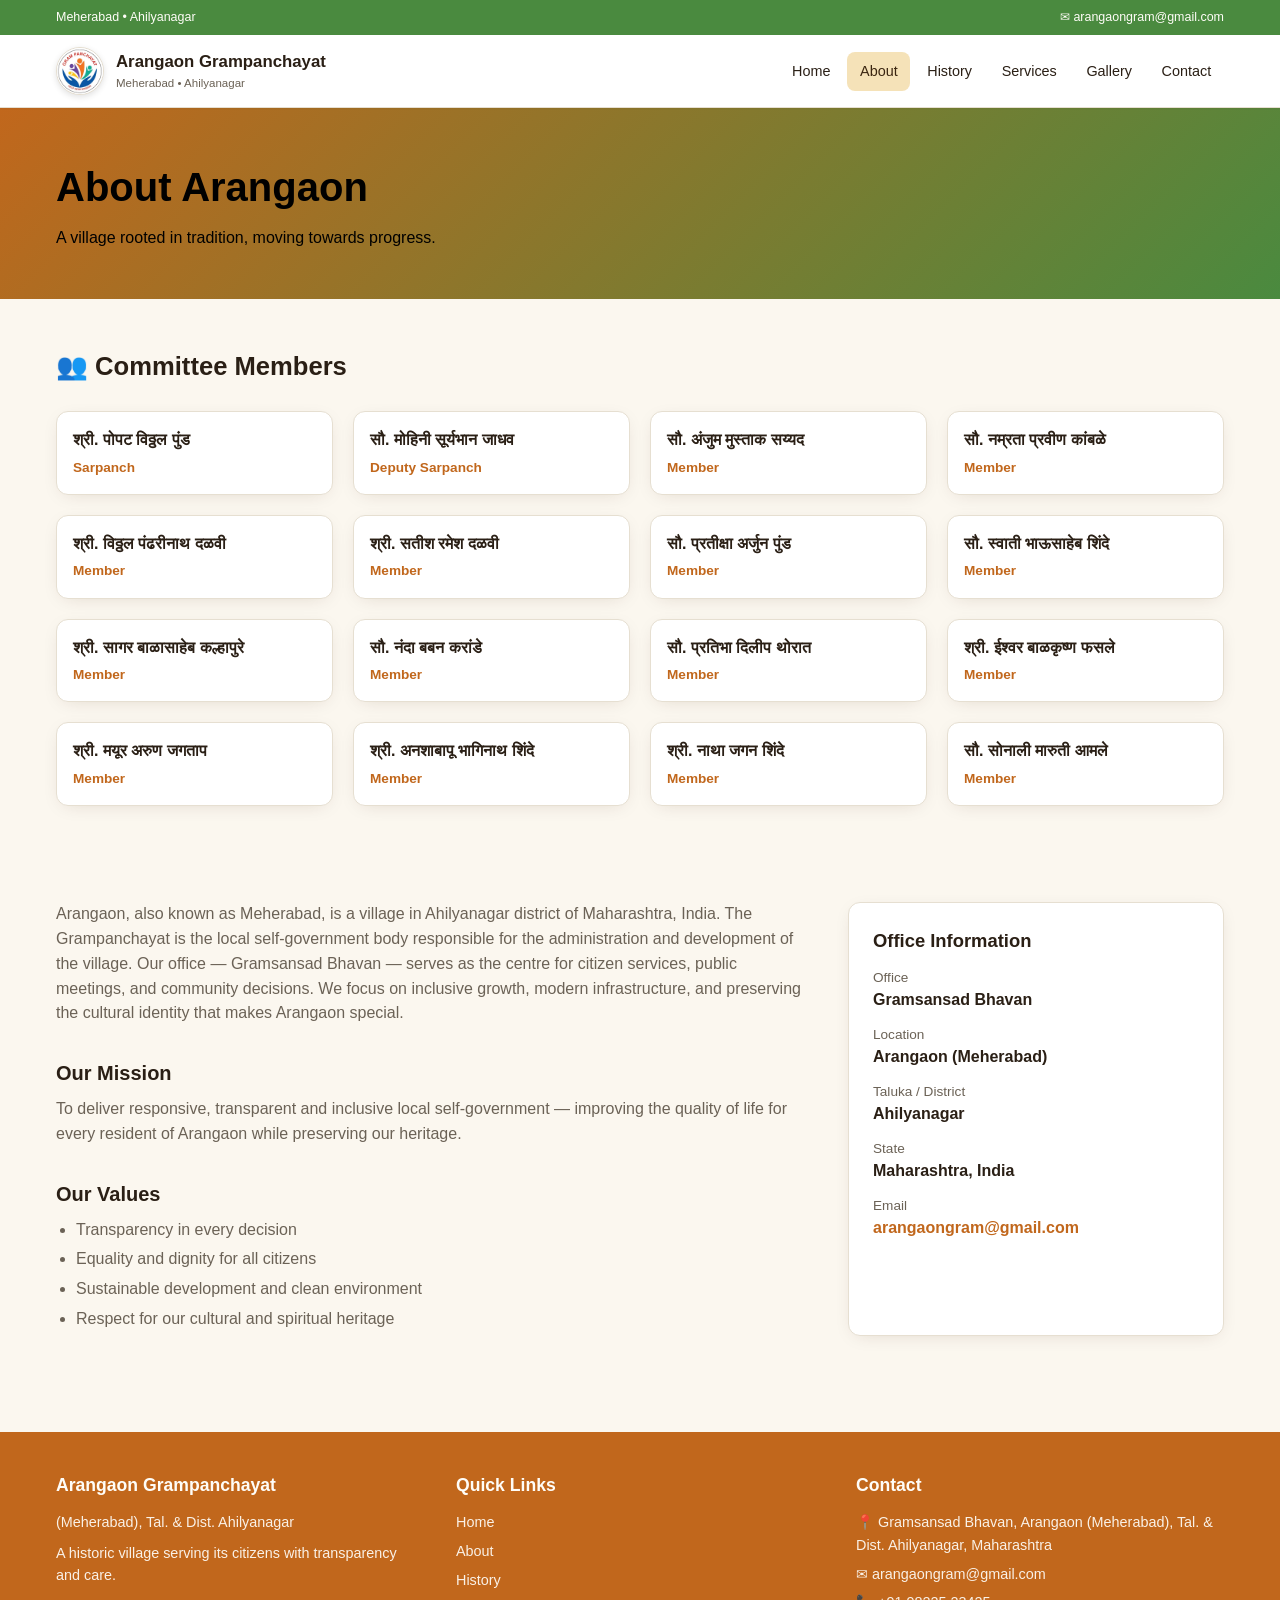
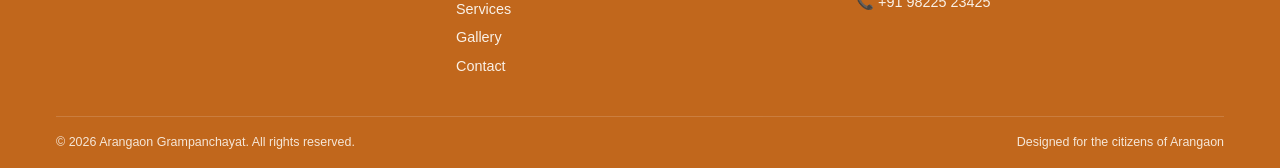
==== about.html @ 81116a9f "Add files via upload" ====
<!DOCTYPE html>
<html lang="en">
<head>
<meta charset="UTF-8">
<meta name="viewport" content="width=device-width, initial-scale=1.0">
<title>About — Arangaon Grampanchayat</title>
<meta name="description" content="About Arangaon Grampanchayat, Meherabad — its mission, values and people.">
<link rel="stylesheet" href="styles.css">
<link rel="icon" href="assets/grampanchayat-logo.webp">
</head>
<body>
<div class="utility">
  <div class="container">
    <span>Meherabad • Ahilyanagar</span>
    <a href="mailto:arangaongram@gmail.com">✉ arangaongram@gmail.com</a>
  </div>
</div>
<header class="site-header">
  <div class="container">
    <a href="index.html" class="brand">
      <img src="assets/grampanchayat-logo.webp" alt="Arangaon Grampanchayat logo">
      <div>
        <div class="name">Arangaon Grampanchayat</div>
        <div class="loc">Meherabad • Ahilyanagar</div>
      </div>
    </a>
    <nav class="nav"><a href="index.html">Home</a><a href="about.html" class="active">About</a><a href="history.html">History</a><a href="services.html">Services</a><a href="gallery.html">Gallery</a><a href="contact.html">Contact</a></nav>
  </div>
</header>
<main>
<div class="page-header">
  <div class="container">
    <h1>About Arangaon</h1>
    <p>A village rooted in tradition, moving towards progress.</p>
  </div>
</div>

<section>
  <div class="container">
    <h2>👥 Committee Members</h2>
    <div class="grid grid-4 mt-3">
      <div class="member"><span style="font-weight:600;">श्री. पोपट विठ्ठल पुंड</span><span class="role">Sarpanch</span></div><div class="member"><span style="font-weight:600;">सौ. मोहिनी सूर्यभान जाधव</span><span class="role">Deputy Sarpanch</span></div><div class="member"><span style="font-weight:600;">सौ. अंजुम मुस्ताक सय्यद</span><span class="role">Member</span></div><div class="member"><span style="font-weight:600;">सौ. नम्रता प्रवीण कांबळे</span><span class="role">Member</span></div><div class="member"><span style="font-weight:600;">श्री. विठ्ठल पंढरीनाथ दळवी</span><span class="role">Member</span></div><div class="member"><span style="font-weight:600;">श्री. सतीश रमेश दळवी</span><span class="role">Member</span></div><div class="member"><span style="font-weight:600;">सौ. प्रतीक्षा अर्जुन पुंड</span><span class="role">Member</span></div><div class="member"><span style="font-weight:600;">सौ. स्वाती भाऊसाहेब शिंदे</span><span class="role">Member</span></div><div class="member"><span style="font-weight:600;">श्री. सागर बाळासाहेब कल्हापुरे</span><span class="role">Member</span></div><div class="member"><span style="font-weight:600;">सौ. नंदा बबन करांडे</span><span class="role">Member</span></div><div class="member"><span style="font-weight:600;">सौ. प्रतिभा दिलीप थोरात</span><span class="role">Member</span></div><div class="member"><span style="font-weight:600;">श्री. ईश्वर बाळकृष्ण फसले</span><span class="role">Member</span></div><div class="member"><span style="font-weight:600;">श्री. मयूर अरुण जगताप</span><span class="role">Member</span></div><div class="member"><span style="font-weight:600;">श्री. अनशाबापू भागिनाथ शिंदे</span><span class="role">Member</span></div><div class="member"><span style="font-weight:600;">श्री. नाथा जगन शिंदे</span><span class="role">Member</span></div><div class="member"><span style="font-weight:600;">सौ. सोनाली मारुती आमले</span><span class="role">Member</span></div>
    </div>
  </div>
</section>

<section>
  <div class="container" style="display:grid;gap:2.5rem;grid-template-columns:2fr 1fr;">
    <div class="prose">
      <p class="muted">Arangaon, also known as Meherabad, is a village in Ahilyanagar district of Maharashtra, India. The Grampanchayat is the local self-government body responsible for the administration and development of the village. Our office — Gramsansad Bhavan — serves as the centre for citizen services, public meetings, and community decisions. We focus on inclusive growth, modern infrastructure, and preserving the cultural identity that makes Arangaon special.</p>
      <h2>Our Mission</h2>
      <p class="muted">To deliver responsive, transparent and inclusive local self-government — improving the quality of life for every resident of Arangaon while preserving our heritage.</p>
      <h2>Our Values</h2>
      <ul>
        <li>Transparency in every decision</li>
        <li>Equality and dignity for all citizens</li>
        <li>Sustainable development and clean environment</li>
        <li>Respect for our cultural and spiritual heritage</li>
      </ul>
    </div>
    <aside class="info">
      <h3>Office Information</h3>
      <dl>
        <dt>Office</dt><dd>Gramsansad Bhavan</dd>
        <dt>Location</dt><dd>Arangaon (Meherabad)</dd>
        <dt>Taluka / District</dt><dd>Ahilyanagar</dd>
        <dt>State</dt><dd>Maharashtra, India</dd>
        <dt>Email</dt><dd><a class="link" href="mailto:arangaongram@gmail.com">arangaongram@gmail.com</a></dd>
      </dl>
    </aside>
  </div>
</section>
<style>@media(max-width:900px){section .container[style]{grid-template-columns:1fr !important;}}</style>
</main>
<footer class="site-footer">
  <div class="container">
    <div class="footer-grid">
      <div>
        <h3>Arangaon Grampanchayat</h3>
        <p style="opacity:0.92;font-size:0.9rem;">(Meherabad), Tal. & Dist. Ahilyanagar</p>
        <p style="opacity:0.92;font-size:0.9rem;margin-top:0.5rem;">A historic village serving its citizens with transparency and care.</p>
      </div>
      <div>
        <h3>Quick Links</h3>
        <ul><li><a href="index.html">Home</a></li><li><a href="about.html">About</a></li><li><a href="history.html">History</a></li><li><a href="services.html">Services</a></li><li><a href="gallery.html">Gallery</a></li><li><a href="contact.html">Contact</a></li></ul>
      </div>
      <div>
        <h3>Contact</h3>
        <ul>
          <li>📍 Gramsansad Bhavan, Arangaon (Meherabad), Tal. & Dist. Ahilyanagar, Maharashtra</li>
          <li>✉ <a href="mailto:arangaongram@gmail.com">arangaongram@gmail.com</a></li>
          <li>📞 +91 98225 23425</li>
        </ul>
      </div>
    </div>
    <div class="footer-bottom">
      <span>© 2026 Arangaon Grampanchayat. All rights reserved.</span>
      <span>Designed for the citizens of Arangaon</span>
    </div>
  </div>
</footer>
</body>
</html>
---- styles.css ----
/* Arangaon Grampanchayat — Static Site Styles */
* { box-sizing: border-box; margin: 0; padding: 0; }
:root {
  --bg: #fbf7ef;
  --fg: #2a1f15;
  --muted: #6b6256;
  --muted-bg: #f3eee3;
  --card: #ffffff;
  --border: #e6dfd1;
  --primary: #c1671c;
  --primary-fg: #fffdf8;
  --secondary: #4a8a3f;
  --secondary-fg: #fffdf8;
  --accent: #f5e2b8;
  --accent-fg: #3a2510;
  --shadow-card: 0 4px 20px -8px rgba(60, 30, 10, 0.18);
  --shadow-elegant: 0 10px 40px -12px rgba(193, 103, 28, 0.28);
  --gradient-hero: linear-gradient(135deg, #c1671c 0%, #4a8a3f 100%);
  --gradient-warm: linear-gradient(180deg, #fffdf8 0%, #f5e8d0 100%);
}
html { scroll-behavior: smooth; }
body {
  font-family: -apple-system, BlinkMacSystemFont, "Segoe UI", Roboto, "Noto Sans Devanagari", Arial, sans-serif;
  background: var(--bg);
  color: var(--fg);
  line-height: 1.55;
  -webkit-font-smoothing: antialiased;
}
img { max-width: 100%; display: block; }
a { color: inherit; text-decoration: none; }
a.link { color: var(--primary); }
a.link:hover { text-decoration: underline; }
.container { max-width: 1200px; margin: 0 auto; padding: 0 1rem; }

/* Top utility bar */
.utility {
  background: var(--secondary);
  color: var(--secondary-fg);
  font-size: 0.78rem;
}
.utility .container {
  display: flex; flex-wrap: wrap; align-items: center;
  justify-content: space-between; gap: 0.5rem; padding-top: 0.5rem; padding-bottom: 0.5rem;
}
.utility a { display: inline-flex; align-items: center; gap: 0.4rem; }
.utility a:hover { text-decoration: underline; }

/* Header */
.site-header {
  background: var(--card);
  border-bottom: 1px solid var(--border);
  position: sticky; top: 0; z-index: 40;
  box-shadow: 0 1px 2px rgba(0,0,0,0.05);
}
.site-header .container {
  display: flex; align-items: center; justify-content: space-between;
  padding-top: 0.75rem; padding-bottom: 0.75rem;
}
.brand { display: flex; align-items: center; gap: 0.75rem; }
.brand img {
  height: 48px; width: 48px; border-radius: 999px;
  object-fit: contain; background: var(--card);
  box-shadow: 0 2px 6px rgba(0,0,0,0.12);
  border: 1px solid var(--border);
}
.brand .name { font-weight: 700; font-size: 1.05rem; }
.brand .loc { font-size: 0.72rem; color: var(--muted); }
.nav { display: flex; gap: 0.25rem; }
.nav a {
  padding: 0.5rem 0.8rem; border-radius: 8px;
  font-size: 0.9rem; font-weight: 500;
  transition: background 0.15s, color 0.15s;
}
.nav a:hover, .nav a.active {
  background: var(--accent); color: var(--accent-fg);
}
@media (max-width: 768px) {
  .nav { display: none; }
}

/* Page header / hero */
.page-header {
  background: var(--gradient-hero);
  color: white;
}
.page-header .container {
  padding-top: 3rem; padding-bottom: 3rem;
}
.page-header h1 {
  font-size: clamp(1.8rem, 4vw, 2.5rem);
  font-weight: 700;
  color: #000;
}
.page-header p {
  margin-top: 0.5rem;
  max-width: 42rem;
  color: #000;
}

/* Sections */
section { padding: 3rem 0; }
section h2 { font-size: 1.6rem; font-weight: 700; margin-bottom: 0.5rem; }
section h3 { font-size: 1.15rem; font-weight: 700; }
.muted { color: var(--muted); }

/* Cards & grids */
.card {
  background: var(--card);
  border: 1px solid var(--border);
  border-radius: 12px;
  padding: 1.25rem;
  box-shadow: var(--shadow-card);
}
.grid { display: grid; gap: 1.25rem; }
.grid-2 { grid-template-columns: repeat(2, minmax(0, 1fr)); }
.grid-3 { grid-template-columns: repeat(3, minmax(0, 1fr)); }
.grid-4 { grid-template-columns: repeat(4, minmax(0, 1fr)); }
@media (max-width: 900px) {
  .grid-3, .grid-4 { grid-template-columns: repeat(2, minmax(0,1fr)); }
}
@media (max-width: 600px) {
  .grid-2, .grid-3, .grid-4 { grid-template-columns: 1fr; }
}

/* Buttons */
.btn {
  display: inline-flex; align-items: center; gap: 0.5rem;
  padding: 0.65rem 1.2rem; border-radius: 8px;
  font-weight: 600; font-size: 0.95rem; cursor: pointer;
  border: 1px solid transparent; transition: opacity 0.15s, background 0.15s;
}
.btn-primary { background: var(--primary); color: var(--primary-fg); box-shadow: 0 4px 12px rgba(193,103,28,0.3); }
.btn-primary:hover { opacity: 0.92; }
.btn-outline { background: transparent; border-color: var(--border); color: var(--fg); }
.btn-outline:hover { background: var(--muted-bg); }
.btn-white { background: white; color: var(--primary); }

/* Hero on home */
.hero-image {
  border-radius: 12px;
  overflow: hidden;
  border: 1px solid var(--border);
  box-shadow: var(--shadow-card);
}
.hero-image img {
  width: 100%; height: clamp(320px, 50vw, 520px); object-fit: cover;
}
.tag {
  display: inline-block;
  padding: 0.3rem 0.8rem;
  border-radius: 999px;
  background: var(--accent);
  color: var(--accent-fg);
  font-size: 0.72rem;
  font-weight: 600;
  letter-spacing: 0.04em;
  margin-top: 1.5rem;
}
.hero-title {
  margin-top: 1rem;
  font-size: clamp(1.8rem, 4.5vw, 3rem);
  font-weight: 700;
  max-width: 48rem;
  line-height: 1.15;
}
.hero-sub {
  margin-top: 1rem;
  max-width: 38rem;
  color: var(--muted);
  font-size: 1.05rem;
}
.hero-cta { margin-top: 1.5rem; display: flex; gap: 0.75rem; flex-wrap: wrap; }

/* Highlights */
.warm-band {
  background: var(--gradient-warm);
  border-top: 1px solid var(--border);
  border-bottom: 1px solid var(--border);
}
.icon-box {
  height: 40px; width: 40px; border-radius: 8px;
  background: var(--accent); color: var(--accent-fg);
  display: grid; place-items: center; margin-bottom: 0.75rem;
  font-size: 1.2rem;
}

/* Gallery */
.gallery-grid { display: grid; gap: 1.25rem; grid-template-columns: repeat(3, 1fr); }
@media (max-width: 900px) { .gallery-grid { grid-template-columns: repeat(2, 1fr); } }
@media (max-width: 600px) { .gallery-grid { grid-template-columns: 1fr; } }
.gallery-grid figure {
  border-radius: 12px; overflow: hidden;
  border: 1px solid var(--border); background: var(--card);
  box-shadow: var(--shadow-card);
}
.gallery-grid img { width: 100%; height: 220px; object-fit: cover; }
.gallery-grid figcaption { padding: 1rem; font-size: 0.88rem; color: var(--muted); }

/* History */
.history-card {
  border-radius: 12px; overflow: hidden;
  border: 1px solid var(--border); background: var(--card);
  box-shadow: var(--shadow-elegant);
}
.history-card .img-wrap { background: var(--muted-bg); display: flex; align-items: center; justify-content: center; }
.history-card img { width: 100%; height: 28rem; object-fit: cover; }
.history-card img.contain { object-fit: contain; }
.history-card .body { padding: 1.25rem; }
.history-card .body p { margin-top: 0.6rem; font-size: 0.92rem; color: var(--muted); }
.section-tinted { background: rgba(74, 138, 63, 0.08); border-bottom: 1px solid var(--border); }
.quote-box {
  margin-top: 2.5rem;
  border: 1px solid var(--border);
  border-radius: 12px;
  background: rgba(193,103,28,0.06);
  padding: 1.5rem; text-align: center; font-style: italic;
}

/* About committee */
.member {
  border: 1px solid var(--border); background: var(--card);
  border-radius: 12px; padding: 1rem;
  box-shadow: var(--shadow-card);
  display: flex; flex-direction: column; gap: 0.25rem;
}
.member .role { color: var(--primary); font-weight: 600; font-size: 0.85rem; }

/* Aside */
aside.info {
  border: 1px solid var(--border); background: var(--card);
  border-radius: 12px; padding: 1.5rem;
  box-shadow: var(--shadow-card);
}
aside.info dt { color: var(--muted); font-size: 0.85rem; margin-top: 0.7rem; }
aside.info dd { font-weight: 600; }

/* Services */
.service {
  border: 1px solid var(--border); background: var(--card);
  border-radius: 12px; padding: 1.5rem;
  transition: box-shadow 0.2s;
}
.service:hover { box-shadow: var(--shadow-card); }
.service .check { color: var(--secondary); font-size: 1.4rem; }
.service h3 { margin-top: 0.7rem; }
.service p { margin-top: 0.4rem; font-size: 0.9rem; color: var(--muted); }
.help-band {
  margin: 0 auto;
  border-radius: 12px;
  background: #000;
  color: #fff;
  padding: 1.75rem 2rem;
  display: flex; flex-wrap: wrap; align-items: center; justify-content: space-between; gap: 1rem;
  box-shadow: var(--shadow-elegant);
}

/* Contact */
.contact-row {
  display: flex; align-items: flex-start; gap: 1rem;
  border: 1px solid var(--border); background: var(--card);
  border-radius: 12px; padding: 1.25rem;
}
.contact-row .ic {
  height: 40px; width: 40px; border-radius: 8px;
  background: var(--accent); color: var(--accent-fg);
  display: grid; place-items: center; flex-shrink: 0;
}
form.contact-form {
  border: 1px solid var(--border); background: var(--card);
  border-radius: 12px; padding: 1.5rem;
  box-shadow: var(--shadow-card);
}
form.contact-form label { display: block; font-size: 0.9rem; font-weight: 500; margin-top: 0.9rem; }
form.contact-form input, form.contact-form textarea {
  width: 100%; margin-top: 0.35rem;
  padding: 0.6rem 0.8rem; border: 1px solid var(--border);
  border-radius: 6px; background: var(--bg); font: inherit;
}

/* Quick links cards */
.qcard {
  border: 1px solid var(--border); background: var(--card);
  border-radius: 12px; padding: 1.5rem; display: block;
  transition: box-shadow 0.2s;
}
.qcard:hover { box-shadow: var(--shadow-elegant); }
.qcard h3:hover { color: var(--primary); }
.qcard .more { display: inline-flex; gap: 0.25rem; color: var(--primary); font-weight: 500; margin-top: 1rem; font-size: 0.9rem; }

/* Footer */
.site-footer {
  background: var(--primary);
  color: var(--primary-fg);
  margin-top: 3rem;
}
.site-footer .container { padding-top: 2.5rem; padding-bottom: 1rem; }
.footer-grid { display: grid; gap: 2rem; grid-template-columns: repeat(3, 1fr); }
@media (max-width: 800px) { .footer-grid { grid-template-columns: 1fr; } }
.site-footer h3 { font-size: 1.1rem; margin-bottom: 0.75rem; }
.site-footer ul { list-style: none; }
.site-footer li { margin-bottom: 0.4rem; font-size: 0.9rem; opacity: 0.92; }
.site-footer a:hover { text-decoration: underline; }
.footer-bottom {
  border-top: 1px solid rgba(255,255,255,0.18);
  margin-top: 2rem; padding-top: 1rem;
  display: flex; flex-wrap: wrap; justify-content: space-between;
  font-size: 0.78rem; opacity: 0.85;
}

/* Helpers */
.mt-1 { margin-top: 0.5rem; } .mt-2 { margin-top: 1rem; } .mt-3 { margin-top: 1.5rem; } .mt-4 { margin-top: 2rem; }
.prose p + h2 { margin-top: 2rem; }
.prose h2 { font-size: 1.25rem; margin-top: 1.5rem; }
.prose ul { margin-top: 0.5rem; padding-left: 1.25rem; color: var(--muted); }
.prose ul li { margin-bottom: 0.3rem; }
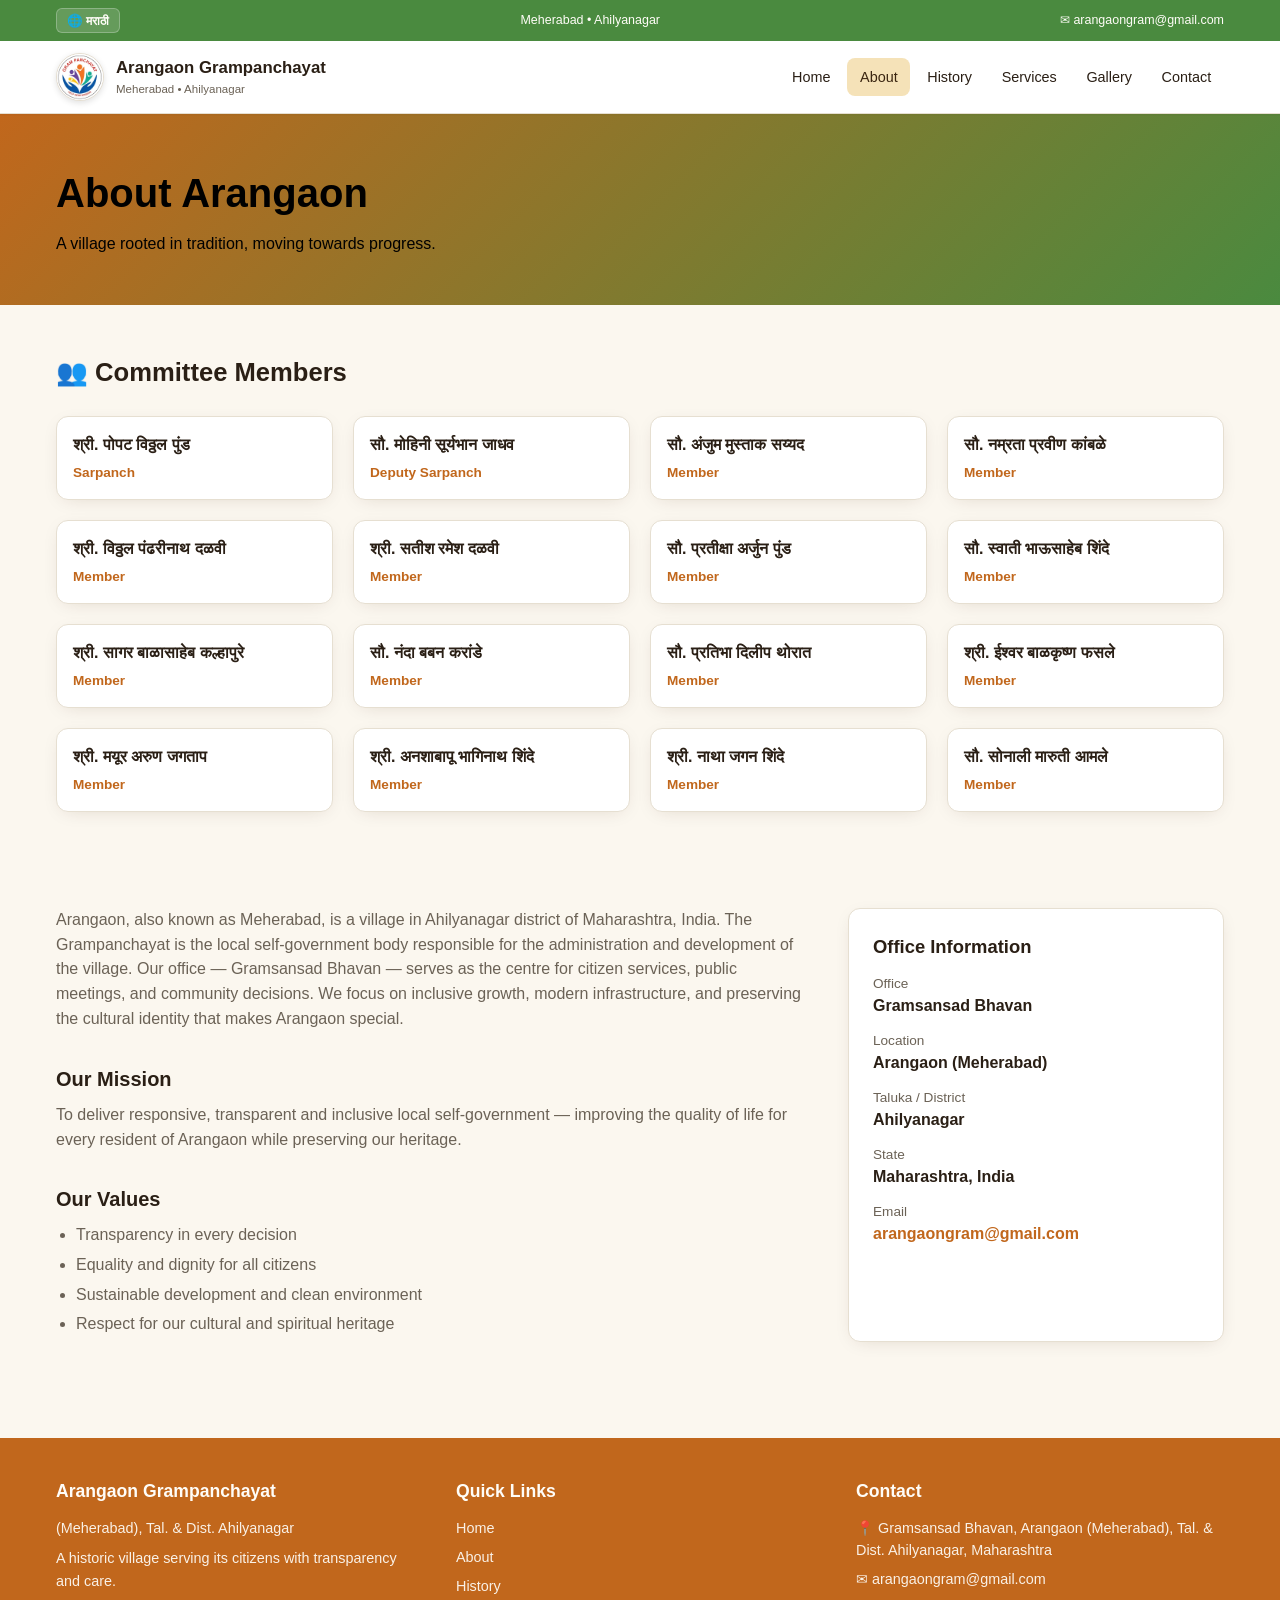
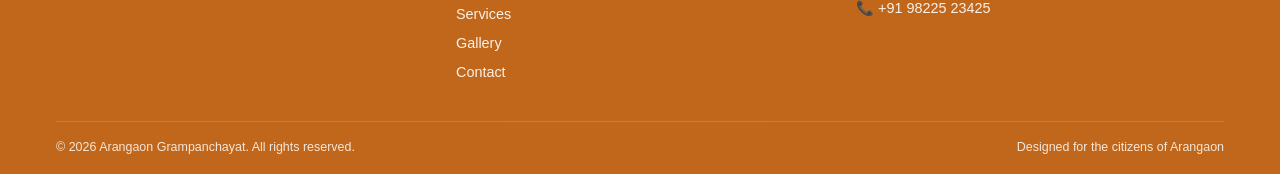
==== commit 290405c8: "Add files via upload" ====
--- a/about.html
+++ b/about.html
@@ -11,6 +11,7 @@
 <body>
 <div class="utility">
   <div class="container">
+    <button id="lang-toggle" type="button" data-i18n-skip style="background:rgba(255,255,255,0.15);color:inherit;border:1px solid rgba(255,255,255,0.25);padding:4px 10px;border-radius:6px;font-size:0.78rem;cursor:pointer;font-weight:600;">🌐 मराठी</button>
     <span>Meherabad • Ahilyanagar</span>
     <a href="mailto:arangaongram@gmail.com">✉ arangaongram@gmail.com</a>
   </div>
@@ -99,5 +100,6 @@
     </div>
   </div>
 </footer>
+<script src="assets/i18n.js"></script>
 </body>
 </html>
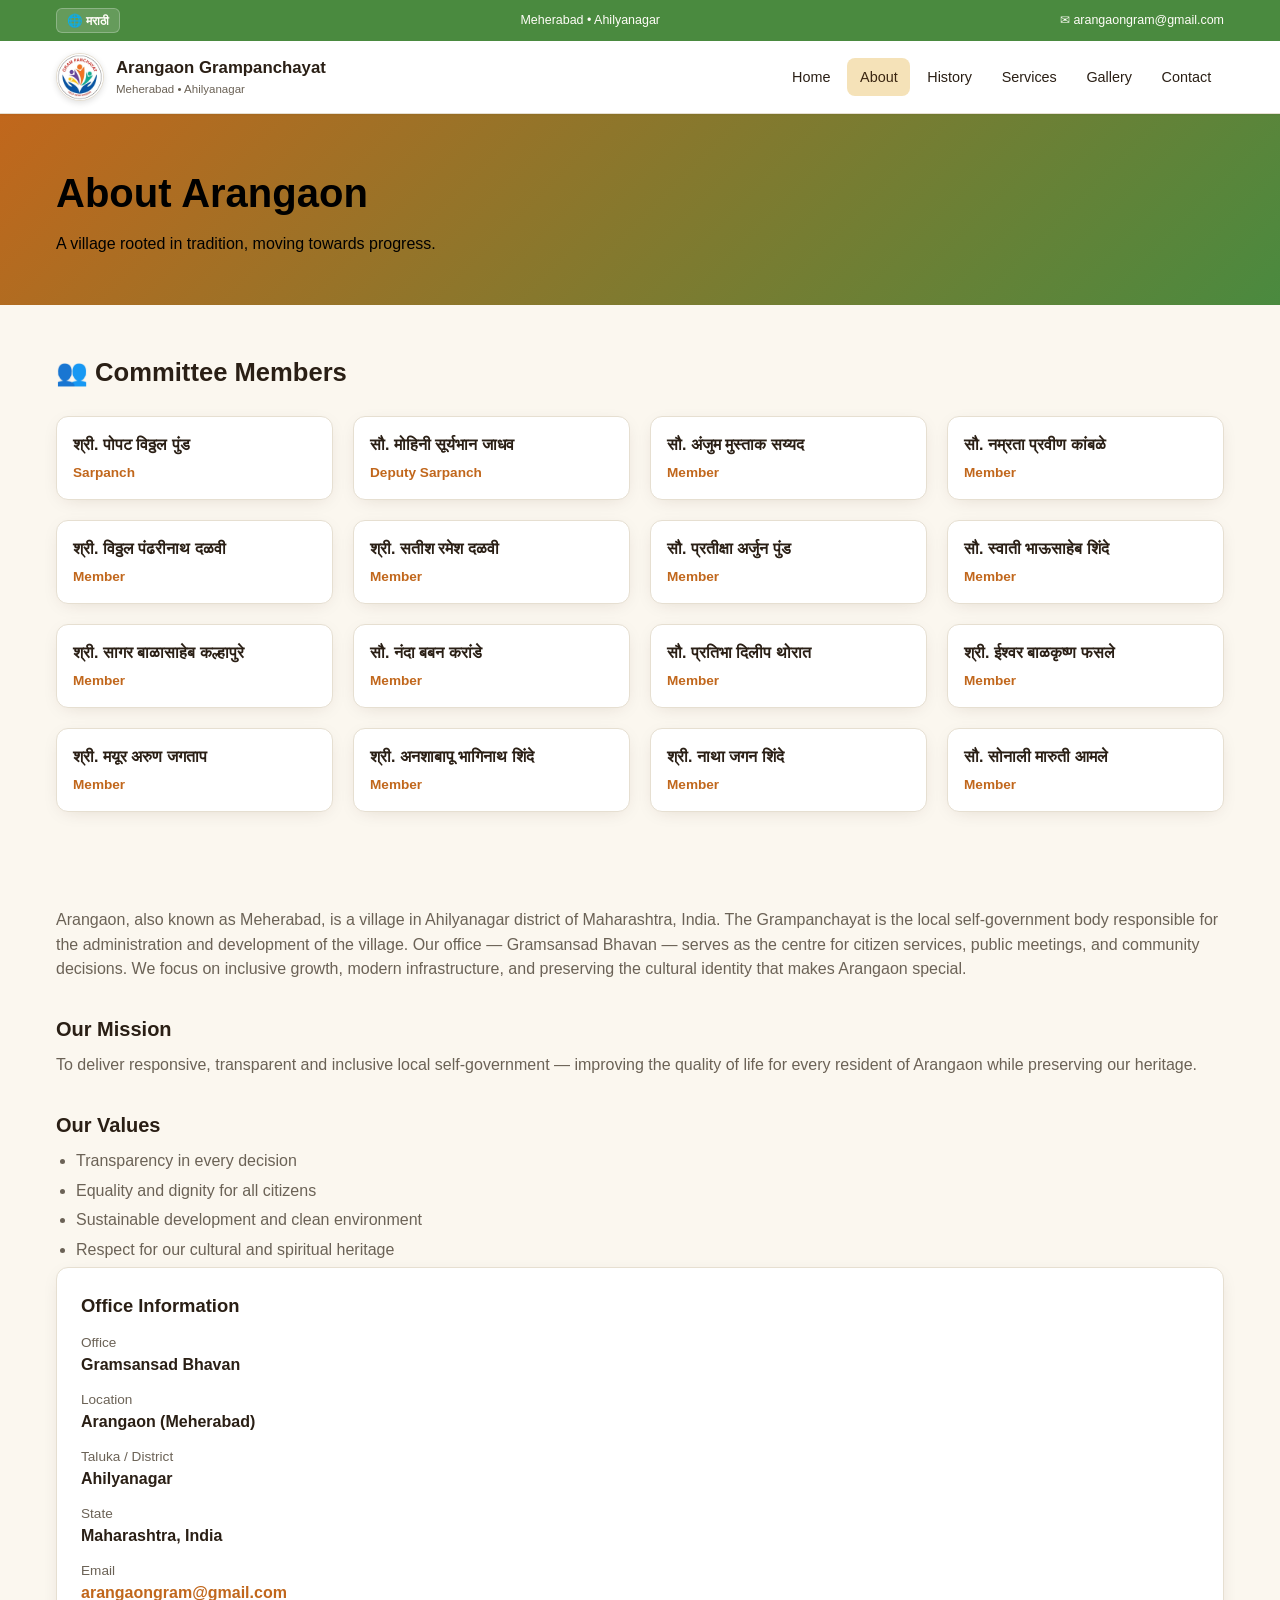
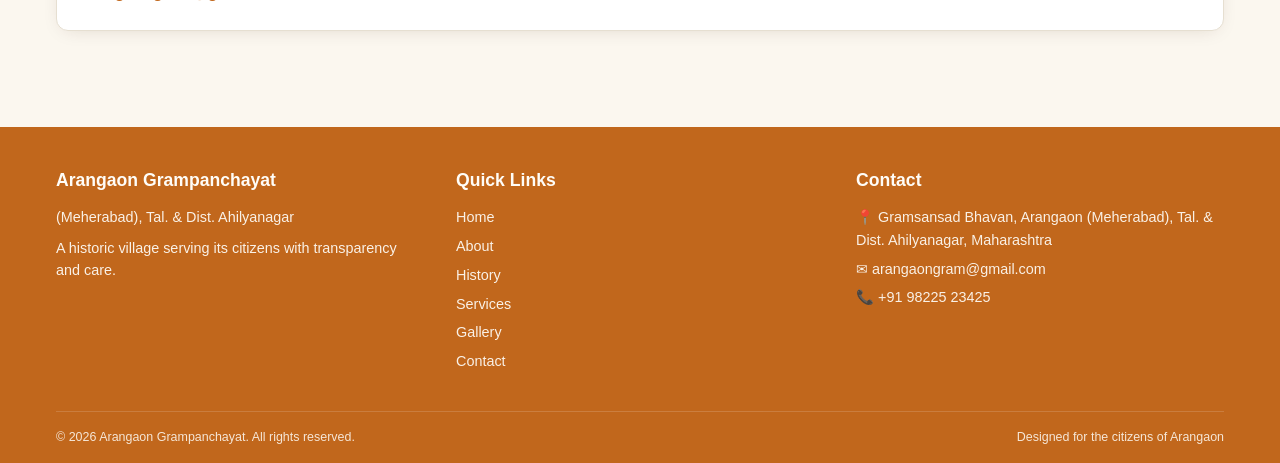
==== commit 0ab4aacb: "Add security headers and refactor styles in about.html Added security headers for improved site secu" ====
--- a/about.html
+++ b/about.html
@@ -5,6 +5,12 @@
 <meta name="viewport" content="width=device-width, initial-scale=1.0">
 <title>About — Arangaon Grampanchayat</title>
 <meta name="description" content="About Arangaon Grampanchayat, Meherabad — its mission, values and people.">
+<!-- Security Headers -->
+<meta http-equiv="Content-Security-Policy"
+  content="default-src 'self'; script-src 'self'; style-src 'self' 'unsafe-inline'; img-src 'self' data:; font-src 'self'; object-src 'none'; base-uri 'self'; form-action 'none'; upgrade-insecure-requests;">
+<meta http-equiv="X-Content-Type-Options" content="nosniff">
+<meta http-equiv="Referrer-Policy" content="strict-origin-when-cross-origin">
+<meta http-equiv="Permissions-Policy" content="camera=(), microphone=(), geolocation=()">
 <link rel="stylesheet" href="styles.css">
 <link rel="icon" href="assets/grampanchayat-logo.webp">
 </head>
@@ -46,7 +52,8 @@
 </section>
 
 <section>
-  <div class="container" style="display:grid;gap:2.5rem;grid-template-columns:2fr 1fr;">
+  <!-- Moved inline <style> block to styles.css — see "about-two-col" class -->
+  <div class="container about-two-col">
     <div class="prose">
       <p class="muted">Arangaon, also known as Meherabad, is a village in Ahilyanagar district of Maharashtra, India. The Grampanchayat is the local self-government body responsible for the administration and development of the village. Our office — Gramsansad Bhavan — serves as the centre for citizen services, public meetings, and community decisions. We focus on inclusive growth, modern infrastructure, and preserving the cultural identity that makes Arangaon special.</p>
       <h2>Our Mission</h2>
@@ -71,14 +78,13 @@
     </aside>
   </div>
 </section>
-<style>@media(max-width:900px){section .container[style]{grid-template-columns:1fr !important;}}</style>
 </main>
 <footer class="site-footer">
   <div class="container">
     <div class="footer-grid">
       <div>
         <h3>Arangaon Grampanchayat</h3>
-        <p style="opacity:0.92;font-size:0.9rem;">(Meherabad), Tal. & Dist. Ahilyanagar</p>
+        <p style="opacity:0.92;font-size:0.9rem;">(Meherabad), Tal. &amp; Dist. Ahilyanagar</p>
         <p style="opacity:0.92;font-size:0.9rem;margin-top:0.5rem;">A historic village serving its citizens with transparency and care.</p>
       </div>
       <div>
@@ -88,7 +94,7 @@
       <div>
         <h3>Contact</h3>
         <ul>
-          <li>📍 Gramsansad Bhavan, Arangaon (Meherabad), Tal. & Dist. Ahilyanagar, Maharashtra</li>
+          <li>📍 Gramsansad Bhavan, Arangaon (Meherabad), Tal. &amp; Dist. Ahilyanagar, Maharashtra</li>
           <li>✉ <a href="mailto:arangaongram@gmail.com">arangaongram@gmail.com</a></li>
           <li>📞 +91 98225 23425</li>
         </ul>
@@ -102,4 +108,4 @@
 </footer>
 <script src="assets/i18n.js"></script>
 </body>
-</html>+</html>
--- a/styles.css
+++ b/styles.css
@@ -313,3 +313,81 @@
 .prose h2 { font-size: 1.25rem; margin-top: 1.5rem; }
 .prose ul { margin-top: 0.5rem; padding-left: 1.25rem; color: var(--muted); }
 .prose ul li { margin-bottom: 0.3rem; }
+/* Professional Form Styling */
+.contact-form-card {
+  background: #ffffff;
+  border: 1px solid #e5e7eb;
+  border-radius: 12px;
+  padding: 2.5rem 2rem;
+  box-shadow: 0 10px 15px -3px rgba(0, 0, 0, 0.05), 0 4px 6px -2px rgba(0, 0, 0, 0.025);
+}
+
+.form-group {
+  margin-bottom: 1.25rem;
+}
+
+.form-label {
+  display: block;
+  font-size: 0.9rem;
+  font-weight: 600;
+  color: #374151;
+  margin-bottom: 0.4rem;
+}
+
+.form-control {
+  width: 100%;
+  padding: 0.75rem 1rem;
+  font-size: 1rem;
+  color: #1f2937;
+  background-color: #f9fafb;
+  border: 1px solid #d1d5db;
+  border-radius: 8px;
+  transition: all 0.2s ease;
+  box-sizing: border-box;
+  font-family: inherit;
+}
+
+.form-control::placeholder {
+  color: #9ca3af;
+}
+
+.form-control:focus {
+  outline: none;
+  border-color: #059669; /* Green focus ring */
+  background-color: #ffffff;
+  box-shadow: 0 0 0 3px rgba(5, 150, 105, 0.15);
+}
+
+.btn-submit {
+  width: 100%;
+  padding: 0.85rem 1.5rem;
+  font-size: 1.05rem;
+  font-weight: 600;
+  color: #ffffff;
+  background-color: #16a34a; /* Professional Green */
+  border: none;
+  border-radius: 8px;
+  cursor: pointer;
+  transition: all 0.2s ease;
+  box-shadow: 0 4px 6px -1px rgba(22, 163, 74, 0.2);
+}
+
+.btn-submit:hover {
+  background-color: #15803d; /* Darker green on hover */
+  box-shadow: 0 6px 8px -1px rgba(22, 163, 74, 0.3);
+  transform: translateY(-1px);
+}
+
+.btn-submit:disabled {
+  opacity: 0.65;
+  cursor: not-allowed;
+  transform: none;
+  box-shadow: none;
+}
+
+/* Responsive fixes for the form */
+@media(max-width:900px){
+  .contact-form-card {
+    padding: 1.5rem;
+  }
+}
